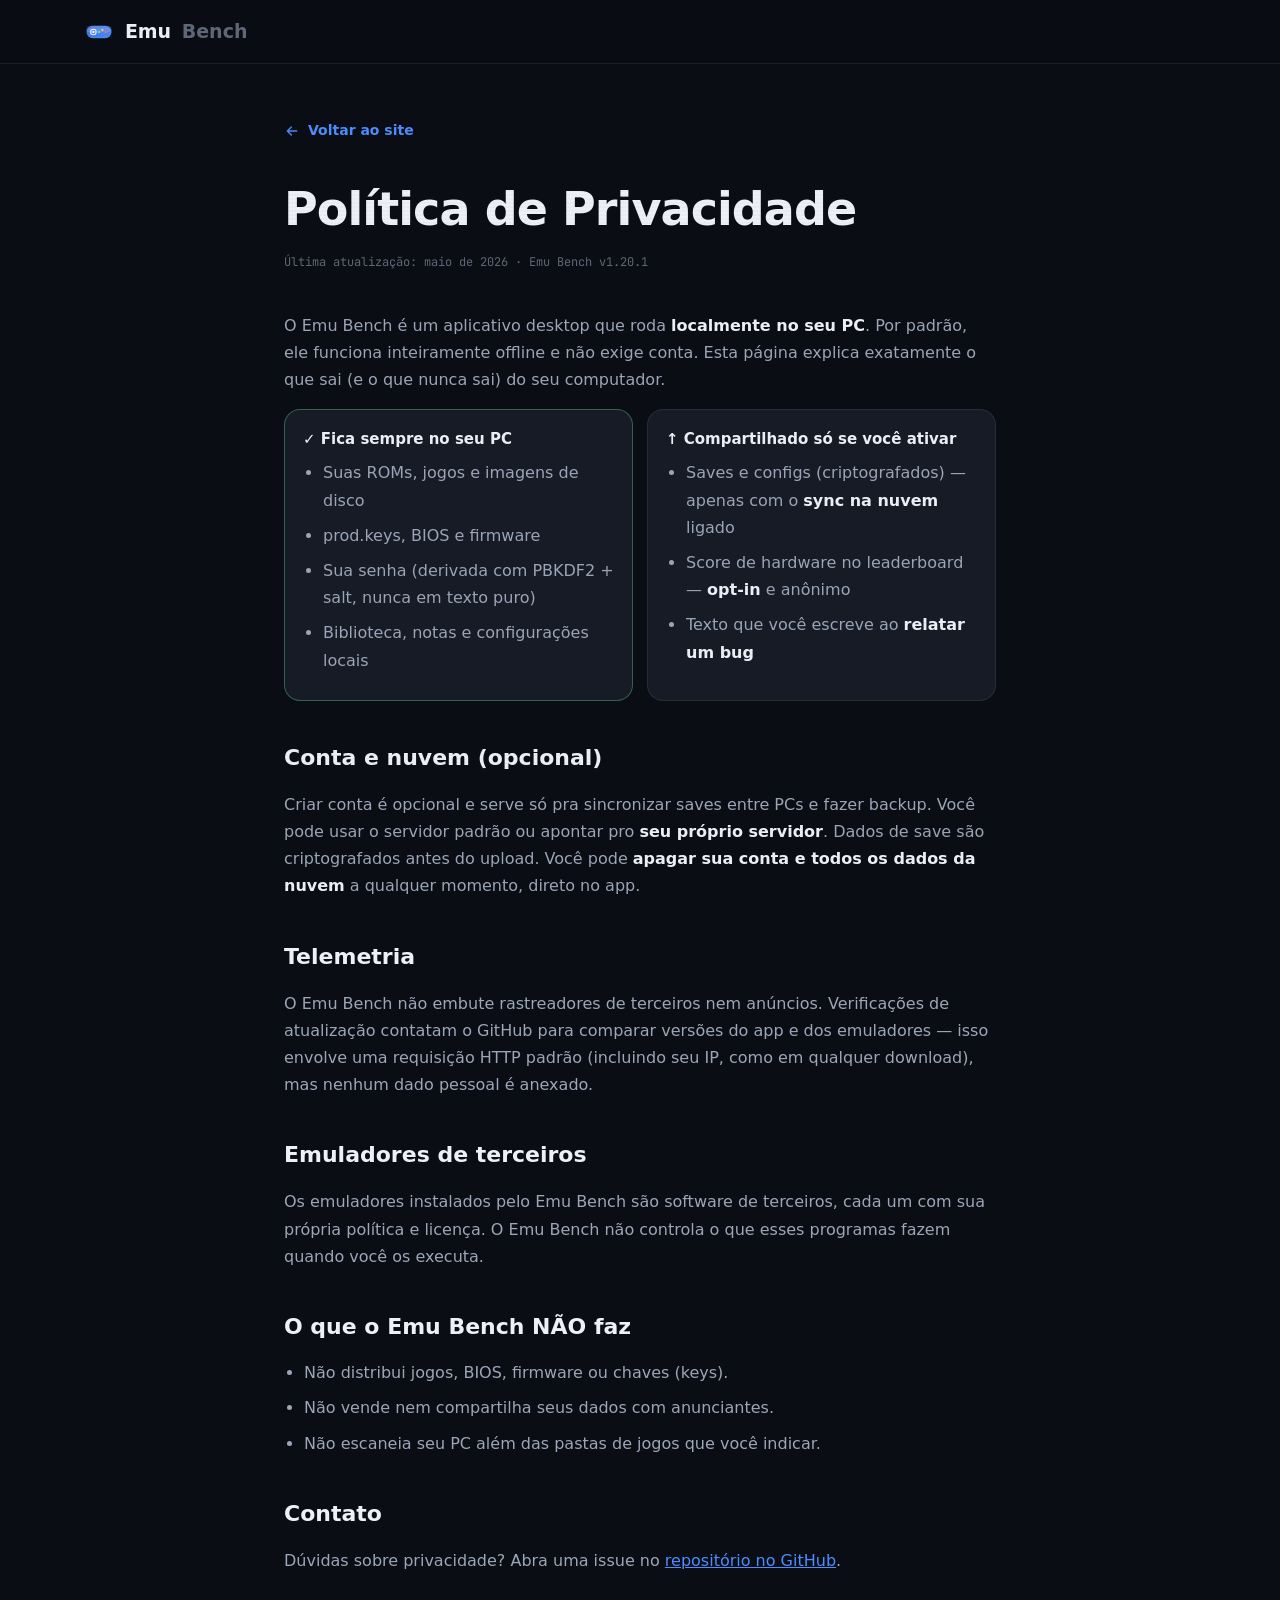
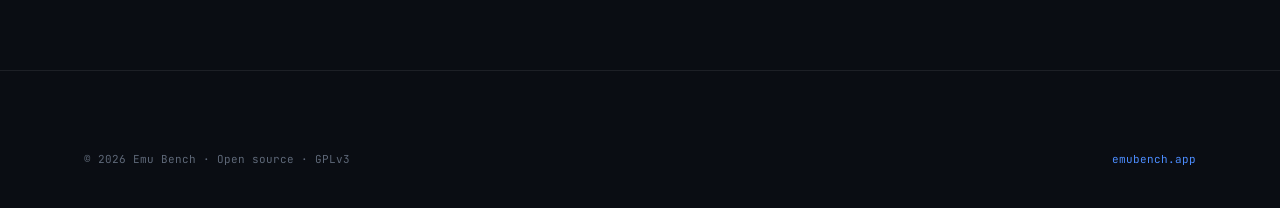
==== privacy.html @ 3e338c3a "site: landing page Emu Bench (Midnight Arcade) Landing estática do Claude Design — hero, features, g" ====
<!DOCTYPE html>
<html lang="pt-BR" data-theme="dark">
<head>
<meta charset="UTF-8">
<meta name="viewport" content="width=device-width, initial-scale=1.0">
<title>Política de Privacidade — Emu Bench</title>
<meta name="description" content="Como o Emu Bench trata seus dados: o que fica no seu PC, o que é opcional, e o que nunca é coletado.">
<meta name="robots" content="index,follow">
<link rel="icon" type="image/svg+xml" href="favicon.svg">
<link rel="preconnect" href="https://api.fontshare.com" crossorigin>
<link href="https://api.fontshare.com/v2/css?f[]=clash-display@600,700,800&f[]=satoshi@400,500,700,900&display=swap" rel="stylesheet">
<link href="https://fonts.googleapis.com/css2?family=JetBrains+Mono:wght@400;600&display=swap" rel="stylesheet">
<link href="tokens.css" rel="stylesheet">
<link href="components.css" rel="stylesheet">
<link href="site.css" rel="stylesheet">
<style>
  .doc { max-width: 760px; margin: 0 auto; padding: 120px 24px 80px; }
  .doc h1 { font-family: var(--font-display); font-weight: 800; font-size: clamp(32px, 5vw, 46px); letter-spacing: -.02em; margin: 0 0 8px; color: var(--tx-1); }
  .doc .updated { font-family: var(--font-mono); font-size: 12px; color: var(--tx-3); margin-bottom: 40px; }
  .doc h2 { font-family: var(--font-display); font-weight: 700; font-size: 22px; margin: 40px 0 12px; color: var(--tx-1); }
  .doc p, .doc li { color: var(--tx-2); font-size: 16px; line-height: 1.7; }
  .doc ul { padding-left: 20px; }
  .doc li { margin-bottom: 8px; }
  .doc strong { color: var(--tx-1); }
  .doc .back { display: inline-flex; align-items: center; gap: 8px; color: var(--accent); text-decoration: none; font-weight: 600; font-size: var(--fs-body-s); margin-bottom: 32px; }
  .doc .pill-grid { display: grid; grid-template-columns: 1fr 1fr; gap: 14px; margin: 16px 0; }
  .doc .pcard { border: 1px solid var(--line); border-radius: var(--r-card); padding: 18px; background: var(--bg-2); }
  .doc .pcard.good { border-color: color-mix(in srgb, var(--good) 35%, transparent); }
  .doc .pcard h3 { font-size: var(--fs-body); margin: 0 0 8px; color: var(--tx-1); display: flex; align-items: center; gap: 8px; }
  @media (max-width: 620px) { .doc .pill-grid { grid-template-columns: 1fr; } }
</style>
</head>
<body>
<div class="crt-overlay"></div>
<nav class="site-nav scrolled" aria-label="Principal">
  <div class="wrap"><a class="nav-brand" href="index.html" aria-label="Emu Bench — início"><svg width="30" height="30" viewBox="0 0 24 24" aria-hidden="true"><use href="#mark"></use></svg><b>Emu</b><span>Bench</span></a></div>
</nav>

<main class="doc">
  <a class="back" href="index.html"><svg viewBox="0 0 24 24" width="16" height="16" fill="none" stroke="currentColor" stroke-width="2" stroke-linecap="round" stroke-linejoin="round"><path d="M19 12H5M11 18l-6-6 6-6"/></svg> Voltar ao site</a>
  <h1>Política de Privacidade</h1>
  <div class="updated">Última atualização: maio de 2026 · Emu Bench v1.20.1</div>

  <p>O Emu Bench é um aplicativo desktop que roda <strong>localmente no seu PC</strong>. Por padrão, ele funciona inteiramente offline e não exige conta. Esta página explica exatamente o que sai (e o que nunca sai) do seu computador.</p>

  <div class="pill-grid">
    <div class="pcard good">
      <h3>✓ Fica sempre no seu PC</h3>
      <ul style="margin:0">
        <li>Suas ROMs, jogos e imagens de disco</li>
        <li>prod.keys, BIOS e firmware</li>
        <li>Sua senha (derivada com PBKDF2 + salt, nunca em texto puro)</li>
        <li>Biblioteca, notas e configurações locais</li>
      </ul>
    </div>
    <div class="pcard">
      <h3>↑ Compartilhado só se você ativar</h3>
      <ul style="margin:0">
        <li>Saves e configs (criptografados) — apenas com o <strong>sync na nuvem</strong> ligado</li>
        <li>Score de hardware no leaderboard — <strong>opt-in</strong> e anônimo</li>
        <li>Texto que você escreve ao <strong>relatar um bug</strong></li>
      </ul>
    </div>
  </div>

  <h2>Conta e nuvem (opcional)</h2>
  <p>Criar conta é opcional e serve só pra sincronizar saves entre PCs e fazer backup. Você pode usar o servidor padrão ou apontar pro <strong>seu próprio servidor</strong>. Dados de save são criptografados antes do upload. Você pode <strong>apagar sua conta e todos os dados da nuvem</strong> a qualquer momento, direto no app.</p>

  <h2>Telemetria</h2>
  <p>O Emu Bench não embute rastreadores de terceiros nem anúncios. Verificações de atualização contatam o GitHub para comparar versões do app e dos emuladores — isso envolve uma requisição HTTP padrão (incluindo seu IP, como em qualquer download), mas nenhum dado pessoal é anexado.</p>

  <h2>Emuladores de terceiros</h2>
  <p>Os emuladores instalados pelo Emu Bench são software de terceiros, cada um com sua própria política e licença. O Emu Bench não controla o que esses programas fazem quando você os executa.</p>

  <h2>O que o Emu Bench NÃO faz</h2>
  <ul>
    <li>Não distribui jogos, BIOS, firmware ou chaves (keys).</li>
    <li>Não vende nem compartilha seus dados com anunciantes.</li>
    <li>Não escaneia seu PC além das pastas de jogos que você indicar.</li>
  </ul>

  <h2>Contato</h2>
  <p>Dúvidas sobre privacidade? Abra uma issue no <a href="https://github.com/Jhowzxcv/emu-bench-releases/issues" target="_blank" rel="noopener" style="color:var(--accent)">repositório no GitHub</a>.</p>
</main>

<footer class="site-foot">
  <div class="wrap">
    <div class="foot-bottom" style="margin-top:0;border-top:0">
      <span class="legal">© 2026 Emu Bench · Open source · GPLv3</span>
      <a class="legal" href="index.html" style="color:var(--accent);text-decoration:none">emubench.app</a>
    </div>
  </div>
</footer>

<svg width="0" height="0" style="position:absolute" aria-hidden="true"><defs>
  <linearGradient id="mark-body" x1="0" y1="0" x2="1" y2="1"><stop offset="0" stop-color="#3D6FE0"/><stop offset="1" stop-color="#4C8DFF"/></linearGradient>
  <symbol id="mark" viewBox="0 0 24 24">
    <rect x="2" y="7" width="20" height="10" rx="5" fill="url(#mark-body)"/><rect x="2" y="7" width="20" height="5" rx="2.5" fill="#fff" opacity=".14"/>
    <circle cx="7.5" cy="12" r="2.2" stroke="rgba(255,255,255,.9)" stroke-width=".9" fill="none"/><circle cx="7.5" cy="12" r=".95" fill="rgba(255,255,255,.95)"/>
    <circle cx="14.7" cy="10.4" r="1" fill="#F5C451"/><circle cx="17.3" cy="12" r="1" fill="#FF6B6B"/><circle cx="14.7" cy="13.6" r="1" fill="#4C8DFF"/><circle cx="12.1" cy="12" r="1" fill="#6FE39A"/>
  </symbol>
</defs></svg>
</body>
</html>
---- tokens.css ----
/* ============================================================
   tokens.css — EMU BENCH "Midnight Arcade"
   ────────────────────────────────────────────────────────────
   Dark-first command-center palette for an emulation hub.
   Graphite-blue surfaces · per-vendor neon accents · mono for data.
   Light theme kept open via [data-theme="light"].
   Runtime knobs (set by the Tweaks panel on <html>):
     --accent          primary interactive hue   (default cobalt)
     --crt-opacity     scanline strength          (default .04)
     data-density      compact | normal | spacious
   ============================================================ */

:root {
  /* — Type families — */
  --font-display: "Clash Display", "Satoshi", ui-sans-serif, system-ui, sans-serif;
  --font-ui:      "Satoshi", ui-sans-serif, system-ui, -apple-system, sans-serif;
  --font-mono:    "JetBrains Mono", ui-monospace, "SF Mono", monospace;

  /* — Type scale (3x+ jumps, weight extremes) — */
  --fs-hero:   56px;
  --fs-h1:     32px;
  --fs-h2:     24px;
  --fs-h3:     18px;
  --fs-body:   15px;
  --fs-body-s: 14px;
  --fs-micro:  12px;   /* uppercase · tracking +.08em · 600 */
  --fs-data:   13px;   /* mono */
  --lh-tight:  1.05;
  --lh-snug:   1.25;
  --lh-body:   1.55;
  --tracking-micro: 0.08em;
  --tracking-tight: -0.02em;

  /* — Spacing (4px base, 8pt rhythm) — */
  --s-1: 4px;  --s-2: 8px;  --s-3: 12px; --s-4: 16px;
  --s-5: 20px; --s-6: 24px; --s-7: 32px; --s-8: 40px;
  --s-9: 56px; --s-10: 72px; --s-11: 96px;

  /* — Radii — */
  --r-card:   16px;
  --r-btn:    10px;
  --r-input:  10px;
  --r-chip:   8px;
  --r-pill:   999px;
  --r-drawer: 20px;
  --r-sm:     6px;

  /* — Motion — */
  --t-press:    120ms;
  --t-hover:    160ms;
  --t-dropdown: 200ms;
  --t-modal:    240ms;
  --t-drawer:   320ms;
  --ease-out:    cubic-bezier(.23, 1, .32, 1);
  --ease-drawer: cubic-bezier(.32, .72, 0, 1);

  /* — Shell metrics — */
  --sidebar-w: 264px;
  --topbar-h:  60px;
  --drawer-w:  440px;

  /* — Brand / interactive — */
  --cobalt:       #4C8DFF;
  --cobalt-press: #2E6FE6;
  --citron:       #C9F24A;

  /* primary accent (Tweaks-swappable) */
  --accent:       var(--cobalt);
  --accent-press: var(--cobalt-press);

  /* — Vendor accents — */
  --nintendo:    #E60012;
  --playstation: #2E6DB4;
  --xbox:        #107C10;
  --sega:        #0089CF;
  --retro:       #F2A33C;

  /* — Verdict (0–10) — */
  --good: #6FE39A;
  --ok:   #F5C451;
  --bad:  #FF6B6B;

  /* — CRT / atmosphere — */
  --crt-opacity: 0.04;
}

/* THEME — DARK (default) */
html, html[data-theme="dark"] {
  --bg-0: #0A0D13;   /* app backdrop */
  --bg-1: #0F131B;   /* sidebar / base */
  --bg-2: #161B26;   /* cards */
  --bg-3: #1E2533;   /* hover / elevated */
  --bg-4: #28313F;   /* pressed / strong elevated */

  --line:        rgba(255,255,255,.08);
  --line-strong: rgba(255,255,255,.14);

  --tx-1: #EDF1F7;
  --tx-2: #9BA6B8;
  --tx-3: #5E6878;

  --on-accent: #08101F;

  --accent-bg:   color-mix(in srgb, var(--accent) 16%, transparent);
  --accent-line: color-mix(in srgb, var(--accent) 42%, transparent);
  --good-bg: color-mix(in srgb, var(--good) 15%, transparent);
  --ok-bg:   color-mix(in srgb, var(--ok)   16%, transparent);
  --bad-bg:  color-mix(in srgb, var(--bad)  15%, transparent);

  --shadow-1: 0 1px 0 rgba(0,0,0,.4), 0 8px 24px rgba(0,0,0,.45);
  --shadow-2: 0 2px 0 rgba(0,0,0,.5), 0 28px 64px -12px rgba(0,0,0,.7);
  --inset-hi: inset 0 1px 0 rgba(255,255,255,.05);
  --ring: 0 0 0 3px color-mix(in srgb, var(--accent) 55%, transparent);
  --glow-accent: 0 0 0 1px var(--accent-line), 0 10px 34px -10px color-mix(in srgb, var(--accent) 60%, transparent);

  color-scheme: dark;
}

/* THEME — LIGHT (token-parity sanity check) */
html[data-theme="light"] {
  --bg-0: #EEF1F6;
  --bg-1: #F5F7FA;
  --bg-2: #FFFFFF;
  --bg-3: #EDF1F7;
  --bg-4: #E2E8F1;

  --line:        rgba(15,22,35,.10);
  --line-strong: rgba(15,22,35,.18);

  --tx-1: #131722;
  --tx-2: #4C586B;
  --tx-3: #7E8A9C;

  --on-accent: #FFFFFF;

  --accent-bg:   color-mix(in srgb, var(--accent) 14%, transparent);
  --accent-line: color-mix(in srgb, var(--accent) 50%, transparent);
  --good-bg: color-mix(in srgb, var(--good) 22%, transparent);
  --ok-bg:   color-mix(in srgb, var(--ok)   24%, transparent);
  --bad-bg:  color-mix(in srgb, var(--bad)  22%, transparent);

  --shadow-1: 0 1px 0 rgba(15,22,35,.04), 0 8px 22px -10px rgba(15,22,35,.22);
  --shadow-2: 0 2px 0 rgba(15,22,35,.05), 0 26px 60px -14px rgba(15,22,35,.30);
  --inset-hi: inset 0 1px 0 rgba(255,255,255,.7);
  --ring: 0 0 0 3px color-mix(in srgb, var(--accent) 45%, transparent);
  --glow-accent: 0 0 0 1px var(--accent-line), 0 10px 30px -12px color-mix(in srgb, var(--accent) 40%, transparent);

  color-scheme: light;
}

/* DENSITY — affects poster grid + content padding */
html[data-density="compact"]  { --tile-min: 168px; --gap-card: 12px; --content-pad: 20px 28px; }
html[data-density="normal"]   { --tile-min: 196px; --gap-card: 18px; --content-pad: 28px 36px; }
html[data-density="spacious"] { --tile-min: 240px; --gap-card: 24px; --content-pad: 36px 48px; }
html { --tile-min: 196px; --gap-card: 18px; --content-pad: 28px 36px; }

@media (prefers-reduced-motion: reduce) {
  *, *::before, *::after {
    animation-duration: .01ms !important;
    transition-duration: .01ms !important;
    scroll-behavior: auto !important;
  }
}
---- components.css ----
/* ============================================================
   components.css — EMU BENCH "Midnight Arcade"
   Shared component layer. Used by the design-system gallery and
   (later) the full app shell. Animations are transform/opacity only.
   ============================================================ */

*, *::before, *::after { box-sizing: border-box; }

html { -webkit-text-size-adjust: 100%; }

body {
  margin: 0;
  background: var(--bg-0);
  color: var(--tx-1);
  font-family: var(--font-ui);
  font-size: var(--fs-body);
  line-height: var(--lh-body);
  font-weight: 400;
  -webkit-font-smoothing: antialiased;
  text-rendering: optimizeLegibility;
}

::selection { background: var(--accent-bg); color: var(--tx-1); }

/* — Scrollbar — */
* { scrollbar-width: thin; scrollbar-color: var(--bg-4) transparent; }
*::-webkit-scrollbar { width: 11px; height: 11px; }
*::-webkit-scrollbar-thumb {
  background: var(--bg-4); border-radius: var(--r-pill);
  border: 3px solid transparent; background-clip: padding-box;
}
*::-webkit-scrollbar-thumb:hover { background: var(--line-strong); background-clip: padding-box; }

/* ============================================================
   ATMOSPHERE — CRT scanline + radial glow (whisper level)
   ============================================================ */
.crt-overlay {
  position: fixed; inset: 0; z-index: 9000;
  pointer-events: none;
  background-image: repeating-linear-gradient(
    to bottom,
    rgba(0,0,0,0) 0px,
    rgba(0,0,0,0) 2px,
    rgba(0,0,0,1) 3px,
    rgba(0,0,0,0) 4px
  );
  opacity: var(--crt-opacity);
  mix-blend-mode: multiply;
}
html[data-theme="light"] .crt-overlay { mix-blend-mode: normal; opacity: calc(var(--crt-opacity) * .6); }

.glow-radial {
  position: absolute; pointer-events: none; z-index: 0;
  width: 60%; aspect-ratio: 1; left: 50%; top: -10%;
  transform: translateX(-50%);
  background: radial-gradient(circle at center,
    color-mix(in srgb, var(--accent) 22%, transparent) 0%,
    transparent 62%);
  opacity: .45; filter: blur(40px);
}

/* ============================================================
   TYPOGRAPHY HELPERS
   ============================================================ */
.t-hero  { font-family: var(--font-display); font-weight: 800; font-size: var(--fs-hero); line-height: var(--lh-tight); letter-spacing: var(--tracking-tight); margin: 0; }
.t-h1    { font-family: var(--font-display); font-weight: 700; font-size: var(--fs-h1); line-height: var(--lh-tight); letter-spacing: var(--tracking-tight); margin: 0; }
.t-h2    { font-family: var(--font-display); font-weight: 700; font-size: var(--fs-h2); line-height: var(--lh-snug); margin: 0; }
.t-h3    { font-family: var(--font-ui); font-weight: 700; font-size: var(--fs-h3); line-height: var(--lh-snug); margin: 0; }
.t-body  { font-family: var(--font-ui); font-weight: 400; font-size: var(--fs-body); line-height: var(--lh-body); margin: 0; color: var(--tx-2); }
.t-micro { font-family: var(--font-ui); font-weight: 600; font-size: var(--fs-micro); text-transform: uppercase; letter-spacing: var(--tracking-micro); color: var(--tx-3); margin: 0; }
.t-data  { font-family: var(--font-mono); font-weight: 400; font-size: var(--fs-data); letter-spacing: -0.01em; }
.mono    { font-family: var(--font-mono); }

/* ============================================================
   BUTTONS
   ============================================================ */
.btn {
  --btn-bg: var(--bg-3);
  --btn-fg: var(--tx-1);
  display: inline-flex; align-items: center; justify-content: center; gap: var(--s-2);
  font-family: var(--font-ui); font-weight: 600; font-size: var(--fs-body-s);
  line-height: 1; white-space: nowrap;
  padding: 11px 16px; border-radius: var(--r-btn);
  border: 1px solid var(--line); background: var(--btn-bg); color: var(--btn-fg);
  cursor: pointer; user-select: none;
  transition: background var(--t-hover) var(--ease-out),
              border-color var(--t-hover) var(--ease-out),
              transform var(--t-press) var(--ease-out),
              box-shadow var(--t-hover) var(--ease-out);
}
.btn:hover { background: var(--bg-4); border-color: var(--line-strong); }
.btn:active { transform: scale(.97); }
.btn:focus-visible { outline: none; box-shadow: var(--ring); }
.btn svg { width: 17px; height: 17px; }

.btn--primary {
  --btn-bg: var(--accent); --btn-fg: var(--on-accent);
  border-color: transparent;
  box-shadow: var(--inset-hi), 0 6px 18px -8px color-mix(in srgb, var(--accent) 70%, transparent);
}
.btn--primary:hover { --btn-bg: var(--accent-press); }
.btn--citron {
  --btn-bg: var(--citron); --btn-fg: #14210A; border-color: transparent;
  box-shadow: var(--inset-hi), 0 6px 18px -8px color-mix(in srgb, var(--citron) 60%, transparent);
}
.btn--citron:hover { --btn-bg: color-mix(in srgb, var(--citron) 88%, #fff); }
.btn--ghost { background: transparent; border-color: transparent; color: var(--tx-2); }
.btn--ghost:hover { background: var(--bg-3); color: var(--tx-1); }
.btn--danger { color: var(--bad); border-color: color-mix(in srgb, var(--bad) 38%, transparent); background: var(--bad-bg); }
.btn--danger:hover { background: color-mix(in srgb, var(--bad) 22%, transparent); border-color: var(--bad); }
.btn--sm { padding: 7px 12px; font-size: var(--fs-micro); }
.btn--lg { padding: 14px 22px; font-size: var(--fs-body); }
.btn--block { width: 100%; }
.btn:disabled, .btn[aria-disabled="true"] { opacity: .42; pointer-events: none; }

.btn--icon { padding: 9px; width: 38px; height: 38px; }
.btn--icon.btn--sm { padding: 7px; width: 32px; height: 32px; }

/* ============================================================
   FORM FIELDS
   ============================================================ */
.field { display: flex; flex-direction: column; gap: var(--s-2); }
.field > label, .field-label {
  font-size: var(--fs-micro); font-weight: 600; text-transform: uppercase;
  letter-spacing: var(--tracking-micro); color: var(--tx-3);
}
.input, .textarea, .select {
  width: 100%; font-family: var(--font-ui); font-size: var(--fs-body-s); color: var(--tx-1);
  background: var(--bg-1); border: 1px solid var(--line-strong); border-radius: var(--r-input);
  padding: 11px 14px;
  transition: border-color var(--t-hover) var(--ease-out), box-shadow var(--t-hover) var(--ease-out), background var(--t-hover);
}
.input::placeholder, .textarea::placeholder { color: var(--tx-3); }
.input:hover, .textarea:hover, .select:hover { border-color: var(--line-strong); background: var(--bg-2); }
.input:focus, .textarea:focus, .select:focus {
  outline: none; border-color: var(--accent); box-shadow: var(--ring); background: var(--bg-2);
}
.input--mono { font-family: var(--font-mono); }
.textarea { resize: vertical; min-height: 92px; line-height: 1.5; }
.input--error, .input.is-error { border-color: var(--bad); box-shadow: 0 0 0 3px var(--bad-bg); }
.input--ok, .input.is-ok { border-color: var(--good); }
.select {
  appearance: none; cursor: pointer;
  background-image: url("data:image/svg+xml,%3Csvg xmlns='http://www.w3.org/2000/svg' width='16' height='16' viewBox='0 0 24 24' fill='none' stroke='%239BA6B8' stroke-width='2' stroke-linecap='round' stroke-linejoin='round'%3E%3Cpath d='m6 9 6 6 6-6'/%3E%3C/svg%3E");
  background-repeat: no-repeat; background-position: right 12px center; padding-right: 38px;
}
.input-affix { position: relative; display: flex; align-items: center; }
.input-affix .input { padding-right: 42px; }
.input-affix .affix-btn {
  position: absolute; right: 6px; display: inline-flex; padding: 6px; border: 0; background: transparent;
  color: var(--tx-3); cursor: pointer; border-radius: var(--r-sm);
}
.input-affix .affix-btn:hover { color: var(--tx-1); background: var(--bg-3); }
.field-hint { font-size: var(--fs-micro); color: var(--tx-3); }
.field-hint.is-error { color: var(--bad); }
.field-hint.is-ok { color: var(--good); }

/* ============================================================
   SWITCH — obvious ON / OFF (color + position + label)
   ============================================================ */
.switch { display: inline-flex; align-items: center; gap: var(--s-3); cursor: pointer; user-select: none; }
.switch input { position: absolute; opacity: 0; width: 0; height: 0; }
.switch .track {
  position: relative; width: 46px; height: 27px; flex: none; border-radius: var(--r-pill);
  background: var(--bg-4); border: 1px solid var(--line-strong);
  transition: background var(--t-hover) var(--ease-out), border-color var(--t-hover);
}
.switch .thumb {
  position: absolute; top: 2px; left: 2px; width: 21px; height: 21px; border-radius: 50%;
  background: var(--tx-2); box-shadow: 0 2px 5px rgba(0,0,0,.4);
  transition: transform var(--t-hover) var(--ease-out), background var(--t-hover);
}
.switch input:checked + .track { background: var(--accent); border-color: transparent; }
.switch input:checked + .track .thumb { transform: translateX(19px); background: var(--on-accent); }
.switch input:focus-visible + .track { box-shadow: var(--ring); }
.switch .state-label { font-size: var(--fs-micro); font-weight: 700; letter-spacing: .06em; text-transform: uppercase; color: var(--tx-3); }
.switch input:checked ~ .state-label { color: var(--accent); }
.switch:active .thumb { width: 25px; }

/* ============================================================
   SEGMENTED CONTROL / TABS
   ============================================================ */
.segmented {
  display: inline-flex; padding: 4px; gap: 2px; background: var(--bg-1);
  border: 1px solid var(--line); border-radius: var(--r-btn);
}
.segmented button {
  border: 0; background: transparent; color: var(--tx-2); cursor: pointer;
  font-family: var(--font-ui); font-weight: 600; font-size: var(--fs-body-s);
  padding: 8px 16px; border-radius: 7px;
  transition: color var(--t-hover), background var(--t-hover);
}
.segmented button:hover { color: var(--tx-1); }
.segmented button[aria-selected="true"], .segmented button.is-active {
  background: var(--bg-3); color: var(--tx-1); box-shadow: var(--inset-hi);
}

.tabs { display: flex; gap: var(--s-6); border-bottom: 1px solid var(--line); }
.tabs button {
  position: relative; border: 0; background: transparent; cursor: pointer;
  font-family: var(--font-ui); font-weight: 600; font-size: var(--fs-body);
  color: var(--tx-3); padding: 14px 2px;
  transition: color var(--t-hover);
}
.tabs button::after {
  content: ""; position: absolute; left: 0; right: 0; bottom: -1px; height: 2px;
  background: var(--accent); border-radius: 2px;
  transform: scaleX(0); transform-origin: center;
  transition: transform var(--t-state, 200ms) var(--ease-out);
}
.tabs button:hover { color: var(--tx-1); }
.tabs button[aria-selected="true"], .tabs button.is-active { color: var(--tx-1); }
.tabs button[aria-selected="true"]::after, .tabs button.is-active::after { transform: scaleX(1); }

/* ============================================================
   CHIPS — vendor · filter pill · status selo
   ============================================================ */
.chip {
  display: inline-flex; align-items: center; gap: var(--s-2);
  font-size: var(--fs-micro); font-weight: 600; letter-spacing: .02em;
  padding: 5px 11px; border-radius: var(--r-pill);
  background: var(--bg-3); color: var(--tx-2); border: 1px solid var(--line);
  white-space: nowrap;
}
.chip .dot { width: 7px; height: 7px; border-radius: 50%; flex: none; }
.dot-nintendo    { background: var(--nintendo); }
.dot-playstation { background: var(--playstation); }
.dot-xbox        { background: var(--xbox); }
.dot-sega        { background: var(--sega); }
.dot-retro       { background: var(--retro); }

.pill {
  display: inline-flex; align-items: center; gap: var(--s-2);
  font-family: var(--font-ui); font-weight: 600; font-size: var(--fs-body-s);
  padding: 8px 14px; border-radius: var(--r-pill);
  background: var(--bg-2); color: var(--tx-2); border: 1px solid var(--line);
  cursor: pointer; transition: background var(--t-hover), color var(--t-hover), border-color var(--t-hover), transform var(--t-press);
}
.pill:hover { background: var(--bg-3); color: var(--tx-1); }
.pill:active { transform: scale(.97); }
.pill .count {
  font-family: var(--font-mono); font-size: var(--fs-micro); color: var(--tx-3);
  background: var(--bg-0); padding: 1px 7px; border-radius: var(--r-pill);
}
.pill.is-active { background: var(--accent-bg); color: var(--tx-1); border-color: var(--accent-line); }
.pill.is-active .count { color: var(--accent); background: color-mix(in srgb, var(--accent) 14%, transparent); }

.selo {
  display: inline-flex; align-items: center; gap: 6px;
  font-family: var(--font-mono); font-size: 11px; font-weight: 600; letter-spacing: .02em;
  padding: 3px 9px; border-radius: var(--r-sm); border: 1px solid var(--line-strong);
  background: var(--bg-1); color: var(--tx-2);
}
.selo--installed { color: var(--good); border-color: color-mix(in srgb, var(--good) 35%, transparent); background: var(--good-bg); }
.selo--update    { color: var(--accent); border-color: var(--accent-line); background: var(--accent-bg); }
.selo--rollback  { color: var(--ok); border-color: color-mix(in srgb, var(--ok) 35%, transparent); background: var(--ok-bg); }
.selo--missing   { color: var(--tx-3); }

/* ============================================================
   VERDICT SCORE BADGE (0–10)
   ============================================================ */
.score {
  display: inline-flex; align-items: baseline; gap: 3px;
  font-family: var(--font-mono); font-weight: 600;
  padding: 4px 9px; border-radius: var(--r-sm); border: 1px solid;
  backdrop-filter: blur(6px);
}
.score .n { font-size: 14px; line-height: 1; }
.score .d { font-size: 10px; opacity: .6; }
.score .emu { font-size: 10px; font-weight: 600; letter-spacing: .04em; opacity: .85; margin-right: 2px; }
.score--good { color: var(--good); border-color: color-mix(in srgb, var(--good) 40%, transparent); background: color-mix(in srgb, var(--good) 16%, rgba(10,13,19,.65)); }
.score--ok   { color: var(--ok);   border-color: color-mix(in srgb, var(--ok) 42%, transparent);   background: color-mix(in srgb, var(--ok) 16%, rgba(10,13,19,.65)); }
.score--bad  { color: var(--bad);  border-color: color-mix(in srgb, var(--bad) 40%, transparent);  background: color-mix(in srgb, var(--bad) 16%, rgba(10,13,19,.65)); }
.score--untested { color: var(--tx-2); border-color: var(--line-strong); background: rgba(10,13,19,.6); }

/* ============================================================
   GAME CARD (poster 2:3)
   ============================================================ */
.gcard {
  position: relative; display: flex; flex-direction: column;
  border-radius: var(--r-card); overflow: hidden; cursor: pointer;
  background: var(--bg-2); border: 1px solid var(--line);
  transition: transform var(--t-hover) var(--ease-out), box-shadow var(--t-hover) var(--ease-out), border-color var(--t-hover);
}
.gcard:hover { transform: scale(1.03); border-color: var(--accent-line); box-shadow: var(--glow-accent); z-index: 2; }
.gcard:focus-visible, .gcard.is-focused { outline: none; box-shadow: 0 0 0 4px var(--accent), 0 0 0 8px color-mix(in srgb, var(--accent) 35%, transparent); transform: scale(1.03); z-index: 3; }
.gcard .poster {
  position: relative; aspect-ratio: 2/3; width: 100%; overflow: hidden;
  background: linear-gradient(150deg, #243049, #131b2c 70%);
}
.gcard image-slot { display: block; width: 100%; height: 100%; }
.poster-ph { position: absolute; inset: 0; display: grid; place-items: center; }
.poster-ph::before {
  content: ""; position: absolute; inset: 0;
  background-image: repeating-linear-gradient(135deg, rgba(255,255,255,.05) 0 2px, transparent 2px 11px);
}
.poster-ph .ph-label {
  position: relative; font-family: var(--font-mono); font-size: 11px; letter-spacing: .04em;
  color: rgba(255,255,255,.4); text-align: center; padding: 0 10px;
}
.poster--nintendo    { background: linear-gradient(155deg, #3a1417, #1a0e12 72%); }
.poster--playstation { background: linear-gradient(155deg, #16365e, #0d1626 72%); }
.poster--xbox        { background: linear-gradient(155deg, #12351b, #0c1a12 72%); }
.poster--sega        { background: linear-gradient(155deg, #093a52, #0a1622 72%); }
.poster--retro       { background: linear-gradient(155deg, #4a3414, #1d1810 72%); }

.gcard .poster-top {
  position: absolute; inset: 10px 10px auto 10px; display: flex; align-items: flex-start;
  justify-content: space-between; gap: 8px; z-index: 2;
}
.fav {
  width: 30px; height: 30px; border-radius: 50%; display: grid; place-items: center;
  background: rgba(10,13,19,.55); backdrop-filter: blur(6px); border: 1px solid var(--line);
  color: var(--tx-2); cursor: pointer; opacity: 0;
  transition: opacity var(--t-hover), color var(--t-hover), transform var(--t-press);
}
.gcard:hover .fav, .gcard.is-focused .fav { opacity: 1; }
.fav:hover { color: var(--tx-1); transform: scale(1.1); }
.fav.is-on { opacity: 1; color: var(--citron); }
.fav svg { width: 16px; height: 16px; }

.gcard .vendor-dot { position: absolute; left: 12px; bottom: 12px; width: 8px; height: 8px; border-radius: 50%; z-index: 2; box-shadow: 0 0 0 3px rgba(10,13,19,.5); }

.gcard .actions {
  position: absolute; inset: auto 0 0 0; z-index: 2;
  display: flex; gap: 8px; padding: 12px;
  background: linear-gradient(to top, rgba(10,13,19,.92), transparent);
  transform: translateY(8px); opacity: 0;
  transition: transform var(--t-hover) var(--ease-out), opacity var(--t-hover) var(--ease-out);
}
.gcard:hover .actions, .gcard.is-focused .actions { transform: translateY(0); opacity: 1; }

.gcard .meta { padding: 11px 13px; display: flex; flex-direction: column; gap: 4px; }
.gcard .meta .title { font-family: var(--font-ui); font-weight: 700; font-size: var(--fs-body-s); color: var(--tx-1); line-height: 1.25; overflow: hidden; text-overflow: ellipsis; white-space: nowrap; }
.gcard .meta .sub { font-family: var(--font-mono); font-size: 11px; color: var(--tx-3); display: flex; gap: 7px; align-items: center; flex-wrap: wrap; }
.gcard .meta .sub .sep { opacity: .4; }

/* ============================================================
   EMULATOR CARD
   ============================================================ */
.ecard {
  display: flex; flex-direction: column; gap: var(--s-4);
  background: var(--bg-2); border: 1px solid var(--line); border-radius: var(--r-card);
  padding: var(--s-5); transition: border-color var(--t-hover), transform var(--t-press), box-shadow var(--t-hover);
}
.ecard:hover { border-color: var(--line-strong); }
.ecard .ecard-head { display: flex; align-items: center; gap: var(--s-4); }
.ecard .elogo {
  width: 46px; height: 46px; flex: none; border-radius: var(--r-chip);
  display: grid; place-items: center; font-family: var(--font-display); font-weight: 800;
  font-size: 18px; color: var(--tx-1); background: var(--bg-3); border: 1px solid var(--line-strong);
}
.ecard .ename { font-family: var(--font-ui); font-weight: 700; font-size: var(--fs-h3); color: var(--tx-1); line-height: 1.1; }
.ecard .econsoles { font-family: var(--font-mono); font-size: 11px; color: var(--tx-3); margin-top: 3px; }
.ecard .ecard-foot { display: flex; align-items: center; justify-content: space-between; gap: var(--s-3); }

.progress { position: relative; height: 6px; border-radius: var(--r-pill); background: var(--bg-4); overflow: hidden; }
.progress > i { position: absolute; inset: 0 auto 0 0; border-radius: inherit; background: var(--accent); box-shadow: 0 0 12px color-mix(in srgb, var(--accent) 60%, transparent); transition: width var(--t-state, 200ms) linear; }
.progress--citron > i { background: var(--citron); box-shadow: 0 0 12px color-mix(in srgb, var(--citron) 50%, transparent); }
.progress-row { display: flex; flex-direction: column; gap: 7px; }
.progress-row .progress-meta { display: flex; justify-content: space-between; font-family: var(--font-mono); font-size: 11px; color: var(--tx-3); }

/* ============================================================
   INLINE ALERT
   ============================================================ */
.alert {
  display: flex; align-items: center; gap: var(--s-4);
  padding: var(--s-4) var(--s-5); border-radius: var(--r-btn);
  border: 1px solid; background: var(--bg-2);
}
.alert .a-icon { flex: none; width: 34px; height: 34px; border-radius: var(--r-sm); display: grid; place-items: center; }
.alert .a-body { flex: 1; min-width: 0; }
.alert .a-title { font-weight: 700; font-size: var(--fs-body); color: var(--tx-1); }
.alert .a-desc { font-size: var(--fs-body-s); color: var(--tx-2); margin-top: 2px; }
.alert--warn   { border-color: color-mix(in srgb, var(--retro) 38%, transparent); background: linear-gradient(90deg, color-mix(in srgb, var(--retro) 12%, transparent), var(--bg-2) 60%); }
.alert--warn .a-icon { background: color-mix(in srgb, var(--retro) 18%, transparent); color: var(--retro); }
.alert--info   { border-color: var(--accent-line); background: linear-gradient(90deg, var(--accent-bg), var(--bg-2) 60%); }
.alert--info .a-icon { background: var(--accent-bg); color: var(--accent); }
.alert--danger { border-color: color-mix(in srgb, var(--bad) 38%, transparent); background: linear-gradient(90deg, var(--bad-bg), var(--bg-2) 60%); }
.alert--danger .a-icon { background: var(--bad-bg); color: var(--bad); }
.alert svg { width: 18px; height: 18px; }

/* ============================================================
   TOAST
   ============================================================ */
.toast {
  display: flex; align-items: center; gap: var(--s-3);
  background: var(--bg-3); border: 1px solid var(--line-strong); border-radius: var(--r-btn);
  padding: 13px 16px; box-shadow: var(--shadow-2); min-width: 280px; max-width: 380px;
}
.toast .t-icon { flex: none; width: 28px; height: 28px; border-radius: var(--r-sm); display: grid; place-items: center; background: var(--good-bg); color: var(--good); }
.toast .t-icon svg { width: 16px; height: 16px; }
.toast .t-text { flex: 1; min-width: 0; }
.toast .t-title { font-weight: 600; font-size: var(--fs-body-s); color: var(--tx-1); }
.toast .t-sub { font-size: var(--fs-micro); color: var(--tx-3); margin-top: 1px; }
.toast .t-close { border: 0; background: transparent; color: var(--tx-3); cursor: pointer; padding: 4px; border-radius: var(--r-sm); }
.toast .t-close:hover { color: var(--tx-1); background: var(--bg-4); }

/* ============================================================
   EMPTY STATE
   ============================================================ */
.empty {
  display: flex; flex-direction: column; align-items: center; text-align: center; gap: var(--s-4);
  padding: var(--s-9) var(--s-6); border: 1px dashed var(--line-strong); border-radius: var(--r-card);
  background: color-mix(in srgb, var(--bg-2) 50%, transparent);
}
.empty .e-glyph { width: 64px; height: 64px; border-radius: var(--r-card); display: grid; place-items: center; background: var(--bg-3); border: 1px solid var(--line); color: var(--tx-3); }
.empty .e-glyph svg { width: 30px; height: 30px; }
.empty .e-title { font-family: var(--font-display); font-weight: 700; font-size: var(--fs-h3); color: var(--tx-1); }
.empty .e-desc { font-size: var(--fs-body-s); color: var(--tx-2); max-width: 340px; }

/* ============================================================
   SKELETON
   ============================================================ */
.skel { position: relative; overflow: hidden; background: var(--bg-2); border-radius: var(--r-sm); }
.skel::after {
  content: ""; position: absolute; inset: 0;
  background: linear-gradient(90deg, transparent, color-mix(in srgb, var(--tx-3) 14%, transparent), transparent);
  transform: translateX(-100%); animation: skel-shimmer 1.4s infinite;
}
.skel-poster { aspect-ratio: 2/3; border-radius: var(--r-card); }
@keyframes skel-shimmer { 100% { transform: translateX(100%); } }

/* ============================================================
   MODAL + DRAWER SHELLS (static demo variants)
   ============================================================ */
.modal-card {
  width: 100%; max-width: 480px; background: var(--bg-2); border: 1px solid var(--line-strong);
  border-radius: var(--r-card); box-shadow: var(--shadow-2); overflow: hidden;
}
.modal-card .m-head { display: flex; align-items: center; justify-content: space-between; padding: var(--s-5) var(--s-5) var(--s-4); }
.modal-card .m-body { padding: 0 var(--s-5) var(--s-5); }
.modal-card .m-foot { display: flex; justify-content: flex-end; gap: var(--s-3); padding: var(--s-4) var(--s-5); border-top: 1px solid var(--line); }

.drawer-card {
  width: 100%; max-width: var(--drawer-w); background: var(--bg-1);
  border: 1px solid var(--line-strong); border-radius: var(--r-drawer);
  box-shadow: var(--shadow-2); overflow: hidden; display: flex; flex-direction: column;
}
.drawer-card .d-head { display: flex; align-items: center; justify-content: space-between; padding: var(--s-5); border-bottom: 1px solid var(--line); }
.drawer-card .d-body { padding: var(--s-5); display: flex; flex-direction: column; gap: var(--s-5); }
.drawer-card .d-foot { display: flex; justify-content: flex-end; gap: var(--s-3); padding: var(--s-4) var(--s-5); border-top: 1px solid var(--line); }

/* surface helper */
.surface { background: var(--bg-2); border: 1px solid var(--line); border-radius: var(--r-card); }
.surface-1 { background: var(--bg-1); border: 1px solid var(--line); border-radius: var(--r-card); }

/* TV focus ring helper */
.tv-focusable { border-radius: var(--r-card); transition: transform var(--t-hover) var(--ease-out), box-shadow var(--t-hover); }
.tv-focusable.is-focused { transform: scale(1.05); box-shadow: 0 0 0 4px var(--accent), 0 0 0 9px color-mix(in srgb, var(--accent) 30%, transparent), 0 20px 50px -10px rgba(0,0,0,.8); }

/* entrance: subtle transform-only reveal. NEVER animates opacity, so content
   is always fully visible even if the transition clock is paused/throttled.
   Entrance plays on first paint via @starting-style; stagger via transition-delay. */
.reveal { transform: none; transition: transform var(--t-modal) var(--ease-out); }
@starting-style { .reveal { transform: translateY(10px); } }
---- site.css ----
/* ============================================================
   site.css — Emu Bench landing page (Midnight Arcade)
   Marketing-only layout on top of tokens.css + components.css.
   ============================================================ */

html { scroll-behavior: smooth; scroll-padding-top: 80px; }
body { overflow-x: hidden; }
@media (prefers-reduced-motion: reduce) { html { scroll-behavior: auto; } }

.wrap { width: 100%; max-width: 1160px; margin: 0 auto; padding: 0 24px; }

.sr-only { position: absolute; width: 1px; height: 1px; padding: 0; margin: -1px; overflow: hidden; clip: rect(0 0 0 0); white-space: nowrap; border: 0; }
.sr-only:focus { position: fixed; top: 10px; left: 10px; width: auto; height: auto; clip: auto; margin: 0; padding: 10px 16px; background: var(--accent); color: var(--on-accent); border-radius: var(--r-btn); z-index: 200; }

/* ─────────── NAV ─────────── */
.site-nav {
  position: fixed; top: 0; left: 0; right: 0; z-index: 100; height: 64px;
  display: flex; align-items: center;
  background: color-mix(in srgb, var(--bg-0) 72%, transparent);
  backdrop-filter: blur(14px) saturate(140%); -webkit-backdrop-filter: blur(14px) saturate(140%);
  border-bottom: 1px solid transparent; transition: border-color var(--t-hover), background var(--t-hover);
}
.site-nav.scrolled { border-bottom-color: var(--line); }
.site-nav .wrap { display: flex; align-items: center; gap: 24px; }
.nav-brand { display: flex; align-items: center; gap: 11px; text-decoration: none; }
.nav-brand b { font-family: var(--font-display); font-weight: 800; font-size: 19px; color: var(--tx-1); letter-spacing: -.01em; }
.nav-brand span { color: var(--tx-3); font-family: var(--font-display); font-weight: 600; font-size: 19px; }
.nav-links { display: flex; gap: 4px; margin-left: auto; }
.nav-links a { color: var(--tx-2); text-decoration: none; font-weight: 500; font-size: var(--fs-body-s); padding: 8px 14px; border-radius: var(--r-btn); transition: color var(--t-hover), background var(--t-hover); }
.nav-links a:hover { color: var(--tx-1); background: var(--bg-2); }
.nav-cta { display: flex; gap: 10px; align-items: center; }
.nav-toggle { display: none; }

/* ─────────── SECTION RHYTHM ─────────── */
section { position: relative; }
.sec-pad { padding: 96px 0; }
.eyebrow { display: inline-flex; align-items: center; gap: 9px; font-family: var(--font-mono); font-size: 12px; letter-spacing: .12em; text-transform: uppercase; color: var(--accent); margin-bottom: 18px; }
.eyebrow .ey-dot { width: 7px; height: 7px; border-radius: 50%; background: var(--accent); box-shadow: 0 0 10px var(--accent); }
.sec-title { font-family: var(--font-display); font-weight: 700; font-size: clamp(28px, 4vw, 42px); line-height: 1.05; letter-spacing: -.02em; margin: 0; color: var(--tx-1); }
.sec-lead { color: var(--tx-2); font-size: 17px; line-height: 1.6; max-width: 62ch; margin: 16px 0 0; }
.sec-head-center { text-align: center; display: flex; flex-direction: column; align-items: center; margin-bottom: 56px; }
.sec-head-center .sec-lead { margin-left: auto; margin-right: auto; }

/* ─────────── HERO ─────────── */
.hero { padding: 150px 0 80px; overflow: hidden; }
.hero-grid { display: grid; grid-template-columns: 1.05fr 1fr; gap: 56px; align-items: center; }
.hero-glow { position: absolute; top: -200px; left: 50%; transform: translateX(-50%); width: 1100px; height: 700px; pointer-events: none; z-index: 0;
  background: radial-gradient(50% 50% at 50% 40%, color-mix(in srgb, var(--accent) 18%, transparent), transparent 70%); filter: blur(30px); }
.hero-content { position: relative; z-index: 1; }
.hero h1 { font-family: var(--font-display); font-weight: 800; font-size: clamp(40px, 6vw, 68px); line-height: .98; letter-spacing: -.03em; margin: 0 0 22px; color: var(--tx-1); }
.hero h1 .accent { color: var(--accent); }
.hero-sub { font-size: 19px; line-height: 1.55; color: var(--tx-2); max-width: 52ch; margin: 0 0 32px; }
.hero-ctas { display: flex; gap: 14px; flex-wrap: wrap; align-items: center; }
.hero-ctas .sub-note { font-family: var(--font-mono); font-size: 12px; color: var(--tx-3); width: 100%; margin-top: 6px; }
.btn--xl { padding: 16px 28px; font-size: 16px; border-radius: 12px; }
.btn--xl svg { width: 20px; height: 20px; }

/* hero app mockup (window chrome) */
.hero-art { position: relative; z-index: 1; }
.app-window { border-radius: 14px; overflow: hidden; border: 1px solid var(--line-strong); background: var(--bg-1); box-shadow: var(--shadow-2), 0 0 0 1px rgba(0,0,0,.4); transform: perspective(1600px) rotateY(-9deg) rotateX(3deg); transform-origin: left center; }
.app-window .titlebar { display: flex; align-items: center; gap: 7px; padding: 11px 14px; background: var(--bg-2); border-bottom: 1px solid var(--line); }
.app-window .tl { width: 11px; height: 11px; border-radius: 50%; background: var(--bg-4); }
.app-window .tl.r { background: #FF6B6B; } .app-window .tl.y { background: #F5C451; } .app-window .tl.g { background: #6FE39A; }
.app-window .tb-title { margin-left: 8px; font-family: var(--font-mono); font-size: 11px; color: var(--tx-3); }
.mini-shell { display: grid; grid-template-columns: 56px 1fr; height: 320px; }
.mini-side { background: var(--bg-1); border-right: 1px solid var(--line); padding: 12px 0; display: flex; flex-direction: column; align-items: center; gap: 14px; }
.mini-side .ms-logo { width: 26px; height: 26px; }
.mini-side .ms-i { width: 22px; height: 22px; border-radius: 6px; background: var(--bg-3); }
.mini-side .ms-i.on { background: var(--accent-bg); box-shadow: inset 0 0 0 1px var(--accent-line); }
.mini-main { background: var(--bg-0); padding: 16px; overflow: hidden; }
.mini-grid { display: grid; grid-template-columns: repeat(4, 1fr); gap: 10px; }
.mini-poster { aspect-ratio: 2/3; border-radius: 8px; position: relative; overflow: hidden; border: 1px solid var(--line); }
.mini-poster::after { content: ""; position: absolute; inset: 0; background-image: repeating-linear-gradient(135deg, rgba(255,255,255,.05) 0 2px, transparent 2px 9px); }
.mini-poster .mp-badge { position: absolute; top: 6px; right: 6px; z-index: 1; font-family: var(--font-mono); font-size: 9px; font-weight: 600; padding: 2px 5px; border-radius: 4px; background: rgba(10,13,19,.7); }

/* ─────────── STATS ─────────── */
.stats-row { display: grid; grid-template-columns: repeat(4, 1fr); gap: 16px; }
.stat-card { background: var(--bg-2); border: 1px solid var(--line); border-radius: var(--r-card); padding: 28px 24px; text-align: center; position: relative; overflow: hidden; }
.stat-card .sc-num { font-family: var(--font-display); font-weight: 800; font-size: 44px; line-height: 1; letter-spacing: -.02em; color: var(--tx-1); }
.stat-card .sc-num .u { color: var(--accent); }
.stat-card .sc-label { font-size: var(--fs-body-s); color: var(--tx-2); margin-top: 10px; }

/* ─────────── FEATURES ─────────── */
.feat-grid { display: grid; grid-template-columns: repeat(3, 1fr); gap: 18px; }
.feat-card { background: var(--bg-2); border: 1px solid var(--line); border-radius: var(--r-card); padding: 26px; transition: transform var(--t-hover) var(--ease-out), border-color var(--t-hover), box-shadow var(--t-hover); }
.feat-card:hover { transform: translateY(-4px); border-color: var(--accent-line); box-shadow: var(--glow-accent); }
.feat-card.feat-wide { grid-column: span 1; }
.feat-ico { width: 46px; height: 46px; border-radius: 12px; display: grid; place-items: center; background: var(--accent-bg); color: var(--accent); margin-bottom: 18px; border: 1px solid var(--accent-line); }
.feat-ico svg { width: 23px; height: 23px; }
.feat-card.tone-citron .feat-ico { background: color-mix(in srgb, var(--citron) 16%, transparent); color: var(--citron); border-color: color-mix(in srgb, var(--citron) 40%, transparent); }
.feat-card h3 { font-family: var(--font-ui); font-weight: 700; font-size: var(--fs-h3); margin: 0 0 8px; color: var(--tx-1); }
.feat-card p { font-size: var(--fs-body-s); line-height: 1.6; color: var(--tx-2); margin: 0; }

/* ─────────── GALLERY ─────────── */
.gallery { display: grid; grid-template-columns: repeat(12, 1fr); gap: 16px; }
.shot { border-radius: var(--r-card); overflow: hidden; border: 1px solid var(--line); position: relative; background: var(--bg-2); aspect-ratio: 16/10; }
.shot.big { grid-column: span 8; aspect-ratio: 16/9; }
.shot.small { grid-column: span 4; }
.shot .shot-ph { position: absolute; inset: 0; display: grid; place-items: center; }
.shot .shot-ph::before { content: ""; position: absolute; inset: 0; background-image: repeating-linear-gradient(135deg, rgba(255,255,255,.04) 0 2px, transparent 2px 12px); }
.shot .shot-label { position: relative; font-family: var(--font-mono); font-size: 12px; color: var(--tx-3); letter-spacing: .04em; padding: 4px 12px; }
.shot .shot-tag { position: absolute; left: 14px; bottom: 14px; z-index: 1; font-family: var(--font-ui); font-weight: 600; font-size: var(--fs-body-s); color: var(--tx-1); }
.shot.tone-nin { background: linear-gradient(155deg, #2a1216, var(--bg-2) 72%); }
.shot.tone-ps { background: linear-gradient(155deg, #142a44, var(--bg-2) 72%); }
.shot.tone-xb { background: linear-gradient(155deg, #102a18, var(--bg-2) 72%); }
.shot.tone-sg { background: linear-gradient(155deg, #0b2a3c, var(--bg-2) 72%); }

/* ─────────── STEPS ─────────── */
.steps-row { display: grid; grid-template-columns: repeat(3, 1fr); gap: 18px; counter-reset: step; }
.step-card { background: var(--bg-2); border: 1px solid var(--line); border-radius: var(--r-card); padding: 28px; position: relative; }
.step-card .step-n { font-family: var(--font-mono); font-size: 13px; font-weight: 600; color: var(--accent); width: 36px; height: 36px; border-radius: 10px; display: grid; place-items: center; background: var(--accent-bg); border: 1px solid var(--accent-line); margin-bottom: 18px; }
.step-card h3 { font-family: var(--font-ui); font-weight: 700; font-size: var(--fs-h3); margin: 0 0 8px; color: var(--tx-1); }
.step-card p { font-size: var(--fs-body-s); line-height: 1.6; color: var(--tx-2); margin: 0; }
.step-card .step-conn { position: absolute; top: 46px; right: -9px; z-index: 2; color: var(--tx-3); }
.steps-row .step-card:last-child .step-conn { display: none; }

/* ─────────── DOWNLOAD ─────────── */
.download { padding: 0 0 96px; }
.dl-card { position: relative; overflow: hidden; border: 1px solid var(--accent-line); border-radius: 24px; padding: 64px 48px; text-align: center; background: linear-gradient(160deg, color-mix(in srgb, var(--accent) 10%, var(--bg-2)), var(--bg-2) 70%); }
.dl-card .dl-glow { position: absolute; inset: 0; z-index: 0; background: radial-gradient(60% 80% at 50% 0%, color-mix(in srgb, var(--accent) 16%, transparent), transparent 70%); pointer-events: none; }
.dl-card > * { position: relative; z-index: 1; }
.dl-card h2 { font-family: var(--font-display); font-weight: 800; font-size: clamp(30px, 4vw, 44px); letter-spacing: -.02em; margin: 0 0 14px; color: var(--tx-1); }
.dl-card p { color: var(--tx-2); font-size: 17px; margin: 0 0 32px; }
.dl-meta { display: flex; gap: 22px; justify-content: center; flex-wrap: wrap; margin-top: 26px; font-family: var(--font-mono); font-size: 12px; color: var(--tx-3); }
.dl-meta span { display: inline-flex; align-items: center; gap: 7px; }
.dl-meta svg { width: 15px; height: 15px; color: var(--good); }

/* ─────────── FOOTER ─────────── */
.site-foot { border-top: 1px solid var(--line); padding: 56px 0 40px; }
.foot-grid { display: flex; justify-content: space-between; gap: 40px; flex-wrap: wrap; align-items: flex-start; }
.foot-brand b { font-family: var(--font-display); font-weight: 800; font-size: 18px; color: var(--tx-1); }
.foot-brand p { color: var(--tx-3); font-size: var(--fs-body-s); margin: 10px 0 0; max-width: 38ch; line-height: 1.5; }
.foot-links { display: flex; gap: 56px; flex-wrap: wrap; }
.foot-col h4 { font-family: var(--font-ui); font-size: var(--fs-micro); font-weight: 600; text-transform: uppercase; letter-spacing: var(--tracking-micro); color: var(--tx-3); margin: 0 0 14px; }
.foot-col a { display: block; color: var(--tx-2); text-decoration: none; font-size: var(--fs-body-s); padding: 5px 0; transition: color var(--t-hover); }
.foot-col a:hover { color: var(--tx-1); }
.foot-bottom { margin-top: 44px; padding-top: 24px; border-top: 1px solid var(--line); display: flex; justify-content: space-between; gap: 16px; flex-wrap: wrap; align-items: center; }
.foot-bottom .legal { font-family: var(--font-mono); font-size: 11px; color: var(--tx-3); }
.foot-disclaimer { font-size: var(--fs-body-s); color: var(--tx-3); line-height: 1.6; max-width: 70ch; margin: 18px 0 0; padding: 14px 16px; border: 1px solid var(--line); border-radius: var(--r-btn); background: var(--bg-1); }

/* ─────────── SCROLL REVEAL ─────────── */
.reveal-up { opacity: 0; transform: translateY(20px); transition: opacity .6s var(--ease-out), transform .6s var(--ease-out); }
.reveal-up.in { opacity: 1; transform: none; }
.reveal-up[data-delay="1"] { transition-delay: 60ms; }
.reveal-up[data-delay="2"] { transition-delay: 120ms; }
.reveal-up[data-delay="3"] { transition-delay: 180ms; }
@media (prefers-reduced-motion: reduce) { .reveal-up { opacity: 1; transform: none; transition: none; } }

/* ─────────── RESPONSIVE ─────────── */
@media (max-width: 940px) {
  .hero-grid { grid-template-columns: 1fr; gap: 48px; }
  .app-window { transform: none; }
  .feat-grid { grid-template-columns: repeat(2, 1fr); }
  .stats-row { grid-template-columns: repeat(2, 1fr); }
  .gallery .shot.big, .gallery .shot.small { grid-column: span 12; }
  .steps-row { grid-template-columns: 1fr; }
  .step-card .step-conn { display: none; }
}
@media (max-width: 620px) {
  .sec-pad { padding: 64px 0; }
  .hero { padding: 120px 0 60px; }
  .nav-links { display: none; }
  .nav-links.open { display: flex; position: absolute; top: 64px; left: 0; right: 0; flex-direction: column; background: var(--bg-1); border-bottom: 1px solid var(--line); padding: 12px; gap: 4px; }
  .nav-toggle { display: inline-grid; place-items: center; }
  .feat-grid { grid-template-columns: 1fr; }
  .nav-cta .ghost-hide { display: none; }
  .dl-card { padding: 44px 22px; }
}
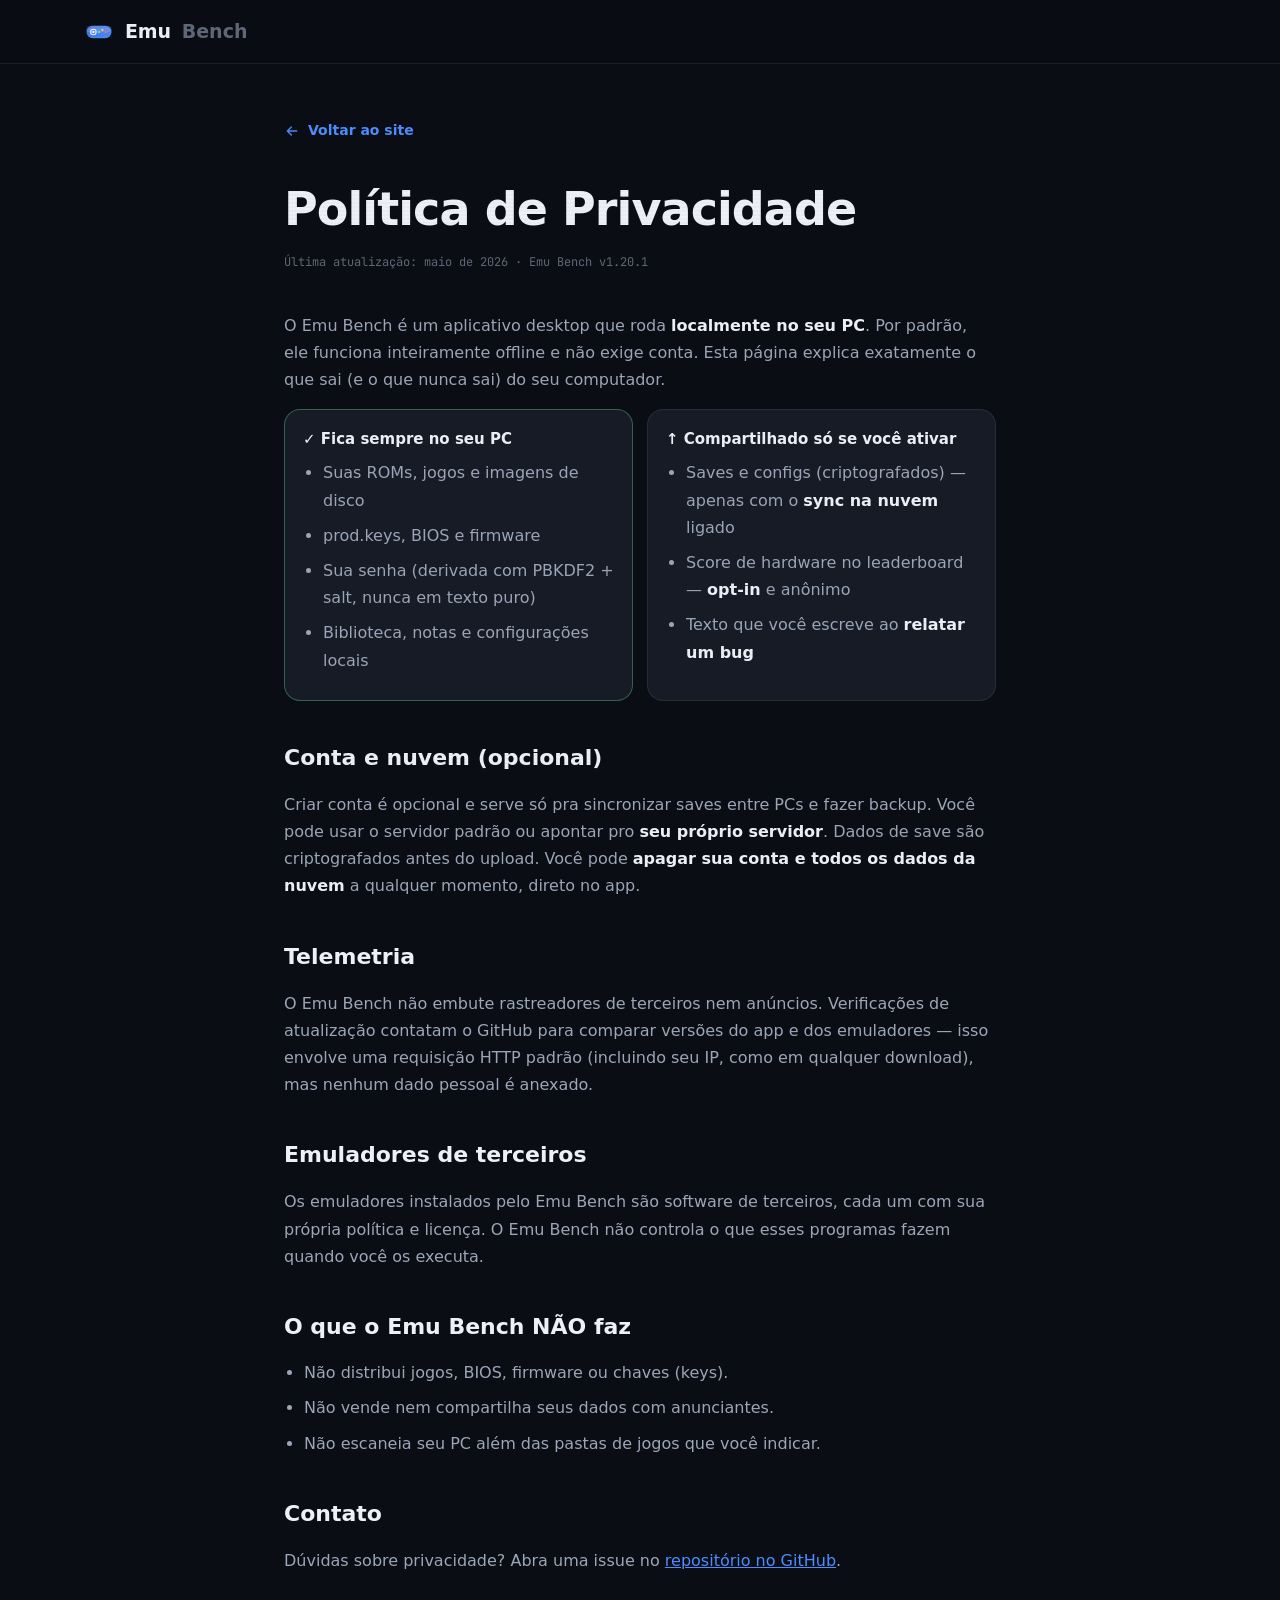
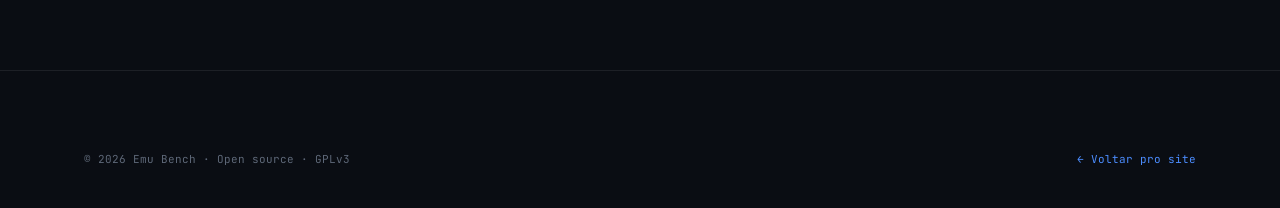
==== commit 2166d2c5: "fix: og-preview real + remove domínio fantasma emubench.app - og-preview.png 1200x630 gerado com o b" ====
--- a/privacy.html
+++ b/privacy.html
@@ -87,7 +87,7 @@
   <div class="wrap">
     <div class="foot-bottom" style="margin-top:0;border-top:0">
       <span class="legal">© 2026 Emu Bench · Open source · GPLv3</span>
-      <a class="legal" href="index.html" style="color:var(--accent);text-decoration:none">emubench.app</a>
+      <a class="legal" href="index.html" style="color:var(--accent);text-decoration:none">← Voltar pro site</a>
     </div>
   </div>
 </footer>
--- a/site.css
+++ b/site.css
@@ -104,6 +104,16 @@
 .shot.tone-ps { background: linear-gradient(155deg, #142a44, var(--bg-2) 72%); }
 .shot.tone-xb { background: linear-gradient(155deg, #102a18, var(--bg-2) 72%); }
 .shot.tone-sg { background: linear-gradient(155deg, #0b2a3c, var(--bg-2) 72%); }
+/* screenshots reais: cobrem o .shot; scrim embaixo deixa o tag legível */
+.shot .shot-img { position: absolute; inset: 0; width: 100%; height: 100%; object-fit: cover; object-position: top center; display: block; z-index: 0; }
+.shot::after { content: ""; position: absolute; inset: 0; z-index: 1; pointer-events: none; background: linear-gradient(to top, rgba(8,10,15,.85) 0%, rgba(8,10,15,.30) 24%, transparent 48%); }
+.shot .shot-tag { z-index: 2; }
+/* zoom sutil no hover (só ponteiro fino; transform na GPU) — respeita reduced-motion */
+@media (hover: hover) and (pointer: fine) {
+  .shot .shot-img { transition: transform .4s var(--ease-out); }
+  .shot:hover .shot-img { transform: scale(1.035); }
+}
+@media (prefers-reduced-motion: reduce) { .shot:hover .shot-img { transform: none; } }
 
 /* ─────────── STEPS ─────────── */
 .steps-row { display: grid; grid-template-columns: repeat(3, 1fr); gap: 18px; counter-reset: step; }
